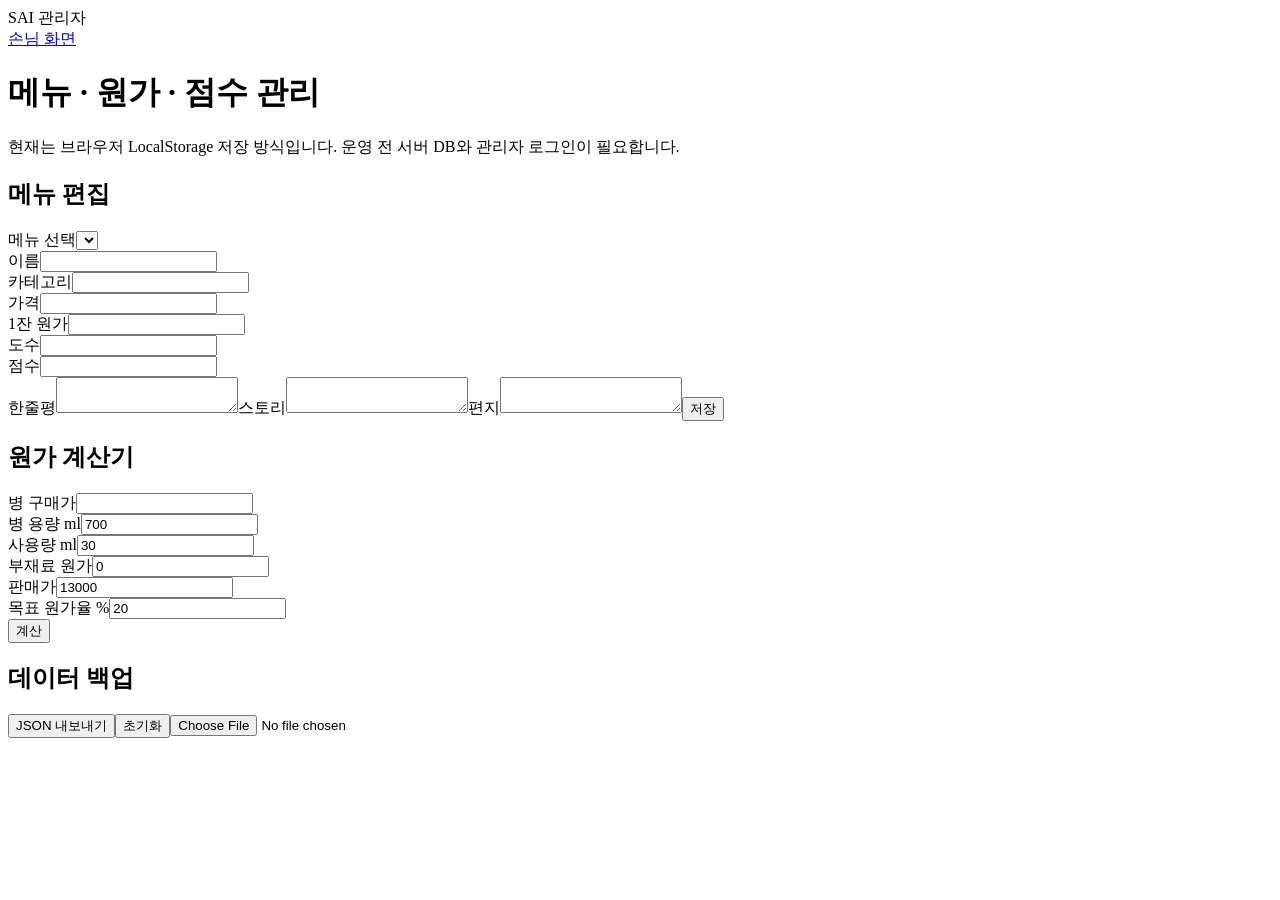
==== admin.html @ b228ee44 "Add files via upload" ====
<!doctype html><html lang="ko"><head><meta charset="utf-8"><meta name="viewport" content="width=device-width,initial-scale=1"><title>SAI 관리자</title><link rel="stylesheet" href="css/style.css"></head><body><header><div class="container"><nav><div class="logo">SAI 관리자</div><a href="index.html">손님 화면</a></nav></div></header><main class="section"><div class="container"><h1>메뉴 · 원가 · 점수 관리</h1><div class="notice">현재는 브라우저 LocalStorage 저장 방식입니다. 운영 전 서버 DB와 관리자 로그인이 필요합니다.</div><div class="grid" style="margin-top:18px">
<section class="card wide"><h2>메뉴 편집</h2><label>메뉴 선택</label><select id="sel"></select><div class="formgrid"><div><label>이름</label><input id="name"></div><div><label>카테고리</label><input id="category"></div><div><label>가격</label><input id="price" type="number"></div><div><label>1잔 원가</label><input id="cost" type="number"></div><div><label>도수</label><input id="abv"></div><div><label>점수</label><input id="score" type="number"></div></div><label>한줄평</label><textarea id="oneLine"></textarea><label>스토리</label><textarea id="story"></textarea><label>편지</label><textarea id="letter"></textarea><button id="save" class="btn primary">저장</button></section>
<section class="card wide"><h2>원가 계산기</h2><div class="formgrid"><div><label>병 구매가</label><input id="bp" type="number"></div><div><label>병 용량 ml</label><input id="bm" type="number" value="700"></div><div><label>사용량 ml</label><input id="pm" type="number" value="30"></div><div><label>부재료 원가</label><input id="extra" type="number" value="0"></div><div><label>판매가</label><input id="sale" type="number" value="13000"></div><div><label>목표 원가율 %</label><input id="target" type="number" value="20"></div></div><button id="calc" class="btn primary">계산</button><div id="out"></div></section>
<section class="card full"><h2>데이터 백업</h2><button id="exportBtn" class="btn">JSON 내보내기</button><button id="resetBtn" class="btn">초기화</button><input id="importFile" type="file" accept=".json"></section></div></div></main>
<script src="js/app.js"></script><script>let d,all,current;const $=x=>document.getElementById(x);loadData().then(x=>{d=x;all=items(d);sel.innerHTML=all.map((x,i)=>`<option value="${i}">${x.category} · ${x.name}</option>`).join("");load(0)});function load(i){current=all[i];["name","category","price","cost","abv","score","oneLine","story","letter"].forEach(k=>$(k).value=current[k]??"")}sel.onchange=e=>load(+e.target.value);save.onclick=()=>{["name","category","abv","oneLine","story","letter"].forEach(k=>current[k]=$(k).value);["price","cost","score"].forEach(k=>current[k]=+$(k).value||0);localStorage.setItem(KEY,JSON.stringify(d));alert("저장되었습니다.")};calc.onclick=()=>{let liquid=+bp.value/+bm.value*+pm.value,total=liquid+(+extra.value),r=total/(+sale.value)*100,suggested=Math.ceil((total/(+target.value/100))/500)*500;out.innerHTML=`<p>주류 원가 <b>${won(Math.round(liquid))}</b></p><p>총 원가 <b>${won(Math.round(total))}</b></p><p>현재 원가율 <b>${r.toFixed(1)}%</b></p><p>권장 판매가 <b>${won(suggested)}</b></p>`};exportBtn.onclick=()=>{let b=new Blob([JSON.stringify(d,null,2)],{type:"application/json"}),a=document.createElement("a");a.href=URL.createObjectURL(b);a.download="sai-menu-backup.json";a.click()};resetBtn.onclick=()=>{if(confirm("초기화할까요?")){localStorage.removeItem(KEY);location.reload()}};importFile.onchange=e=>{let r=new FileReader();r.onload=()=>{d=JSON.parse(r.result);localStorage.setItem(KEY,JSON.stringify(d));location.reload()};r.readAsText(e.target.files[0])}</script></body></html>
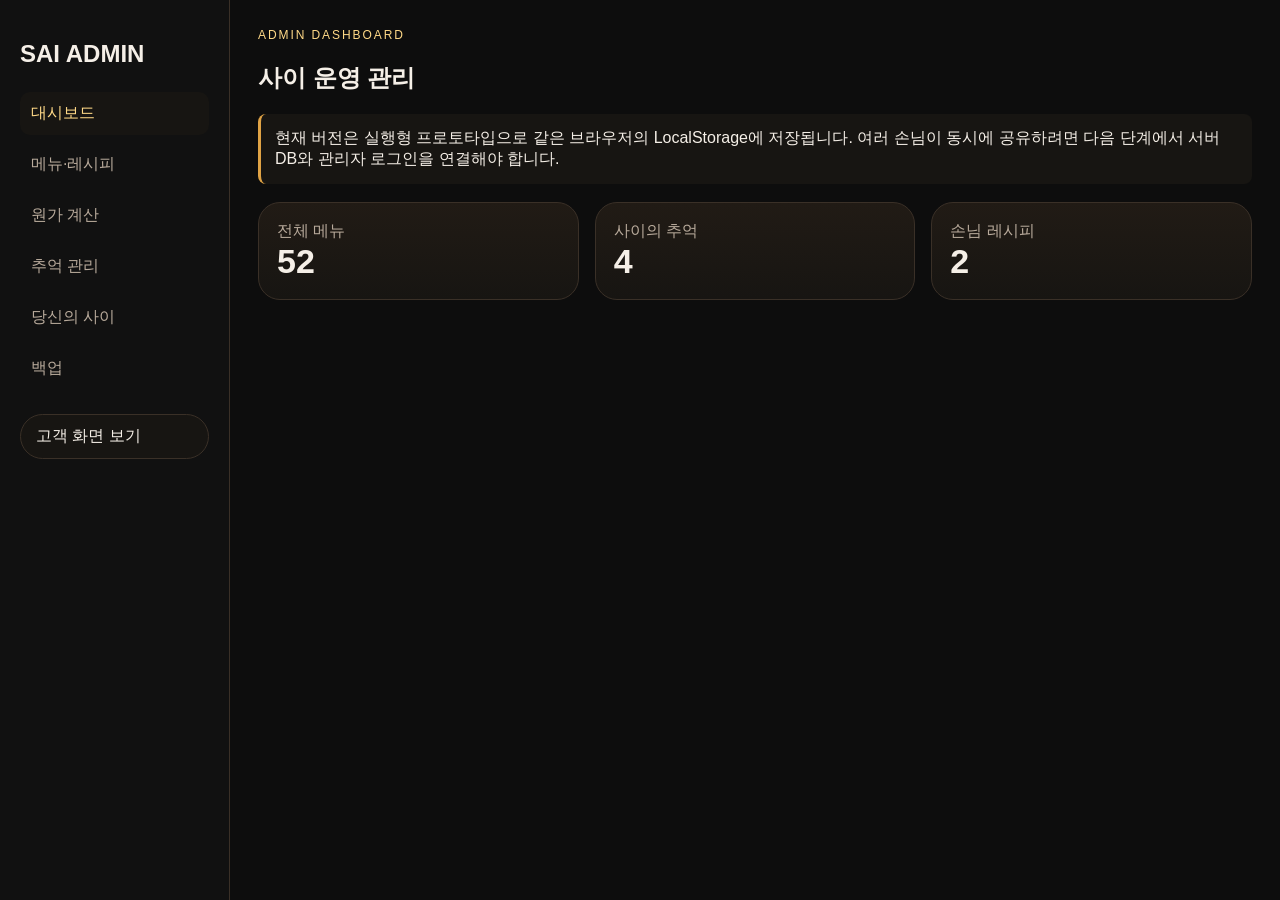
==== commit 05583b0d: "Add files via upload" ====
--- a/admin.html
+++ b/admin.html
@@ -1,5 +1,8 @@
-<!doctype html><html lang="ko"><head><meta charset="utf-8"><meta name="viewport" content="width=device-width,initial-scale=1"><title>SAI 관리자</title><link rel="stylesheet" href="css/style.css"></head><body><header><div class="container"><nav><div class="logo">SAI 관리자</div><a href="index.html">손님 화면</a></nav></div></header><main class="section"><div class="container"><h1>메뉴 · 원가 · 점수 관리</h1><div class="notice">현재는 브라우저 LocalStorage 저장 방식입니다. 운영 전 서버 DB와 관리자 로그인이 필요합니다.</div><div class="grid" style="margin-top:18px">
-<section class="card wide"><h2>메뉴 편집</h2><label>메뉴 선택</label><select id="sel"></select><div class="formgrid"><div><label>이름</label><input id="name"></div><div><label>카테고리</label><input id="category"></div><div><label>가격</label><input id="price" type="number"></div><div><label>1잔 원가</label><input id="cost" type="number"></div><div><label>도수</label><input id="abv"></div><div><label>점수</label><input id="score" type="number"></div></div><label>한줄평</label><textarea id="oneLine"></textarea><label>스토리</label><textarea id="story"></textarea><label>편지</label><textarea id="letter"></textarea><button id="save" class="btn primary">저장</button></section>
-<section class="card wide"><h2>원가 계산기</h2><div class="formgrid"><div><label>병 구매가</label><input id="bp" type="number"></div><div><label>병 용량 ml</label><input id="bm" type="number" value="700"></div><div><label>사용량 ml</label><input id="pm" type="number" value="30"></div><div><label>부재료 원가</label><input id="extra" type="number" value="0"></div><div><label>판매가</label><input id="sale" type="number" value="13000"></div><div><label>목표 원가율 %</label><input id="target" type="number" value="20"></div></div><button id="calc" class="btn primary">계산</button><div id="out"></div></section>
-<section class="card full"><h2>데이터 백업</h2><button id="exportBtn" class="btn">JSON 내보내기</button><button id="resetBtn" class="btn">초기화</button><input id="importFile" type="file" accept=".json"></section></div></div></main>
-<script src="js/app.js"></script><script>let d,all,current;const $=x=>document.getElementById(x);loadData().then(x=>{d=x;all=items(d);sel.innerHTML=all.map((x,i)=>`<option value="${i}">${x.category} · ${x.name}</option>`).join("");load(0)});function load(i){current=all[i];["name","category","price","cost","abv","score","oneLine","story","letter"].forEach(k=>$(k).value=current[k]??"")}sel.onchange=e=>load(+e.target.value);save.onclick=()=>{["name","category","abv","oneLine","story","letter"].forEach(k=>current[k]=$(k).value);["price","cost","score"].forEach(k=>current[k]=+$(k).value||0);localStorage.setItem(KEY,JSON.stringify(d));alert("저장되었습니다.")};calc.onclick=()=>{let liquid=+bp.value/+bm.value*+pm.value,total=liquid+(+extra.value),r=total/(+sale.value)*100,suggested=Math.ceil((total/(+target.value/100))/500)*500;out.innerHTML=`<p>주류 원가 <b>${won(Math.round(liquid))}</b></p><p>총 원가 <b>${won(Math.round(total))}</b></p><p>현재 원가율 <b>${r.toFixed(1)}%</b></p><p>권장 판매가 <b>${won(suggested)}</b></p>`};exportBtn.onclick=()=>{let b=new Blob([JSON.stringify(d,null,2)],{type:"application/json"}),a=document.createElement("a");a.href=URL.createObjectURL(b);a.download="sai-menu-backup.json";a.click()};resetBtn.onclick=()=>{if(confirm("초기화할까요?")){localStorage.removeItem(KEY);location.reload()}};importFile.onchange=e=>{let r=new FileReader();r.onload=()=>{d=JSON.parse(r.result);localStorage.setItem(KEY,JSON.stringify(d));location.reload()};r.readAsText(e.target.files[0])}</script></body></html>+<!doctype html><html lang="ko"><head><meta charset="utf-8"><meta name="viewport" content="width=device-width,initial-scale=1"><title>SAI 관리자</title><link rel="stylesheet" href="style.css"></head><body><div class="admin-wrap"><aside class="admin-side"><h2>SAI ADMIN</h2><button data-admin="dashboard" class="active">대시보드</button><button data-admin="menu">메뉴·레시피</button><button data-admin="cost">원가 계산</button><button data-admin="memories">추억 관리</button><button data-admin="recipes">당신의 사이</button><button data-admin="backup">백업</button><a class="btn" href="index.html" style="display:block;margin-top:20px">고객 화면 보기</a></aside><main class="admin-main">
+<section id="admin-dashboard" class="admin-section"><div class="eyebrow">ADMIN DASHBOARD</div><h1>사이 운영 관리</h1><div class="notice">현재 버전은 실행형 프로토타입으로 같은 브라우저의 LocalStorage에 저장됩니다. 여러 손님이 동시에 공유하려면 다음 단계에서 서버 DB와 관리자 로그인을 연결해야 합니다.</div><div id="stats" style="margin-top:18px"></div></section>
+<section id="admin-menu" class="admin-section hidden"><h1>메뉴와 레시피 관리</h1><div class="card full"><label>메뉴 선택</label><select id="itemSelect"></select><input type="hidden" id="editId"><div class="formgrid"><div><label>이름</label><input id="name"></div><div><label>카테고리</label><input id="category"></div><div><label>판매가</label><input id="price" type="number"></div><div><label>도수</label><input id="abv"></div><div><label>내부 점수</label><input id="score" type="number"></div><div><label>1잔 원가</label><input id="cost" type="number"></div></div><label>고객용 감성 설명</label><textarea id="copy" rows="4"></textarea><label>직원용 정확한 레시피·제조법</label><textarea id="recipe" rows="5"></textarea><button class="btn primary" id="saveItem">저장</button></div></section>
+<section id="admin-cost" class="admin-section hidden"><h1>원가 계산기</h1><div class="notice">당신의 사이는 최소 14,000원이며, 선택 기주·리큐르·도수에 따른 예상 원가와 목표 원가율을 기준으로 더 높은 가격을 자동 제안합니다.</div><div class="card full"><div class="formgrid"><div><label>병 구매가</label><input id="bottlePrice" type="number"></div><div><label>병 용량 ml</label><input id="bottleMl" type="number" value="700"></div><div><label>사용량 ml</label><input id="pourMl" type="number" value="30"></div><div><label>부재료 원가</label><input id="extraCost" type="number" value="0"></div><div><label>판매가</label><input id="salePrice" type="number" value="13000"></div><div><label>목표 원가율 %</label><input id="targetRate" type="number" value="20"></div></div><button class="btn primary" id="calcBtn">계산</button><div id="calcResult" style="margin-top:18px"></div></div></section>
+<section id="admin-memories" class="admin-section hidden"><h1>사이의 추억 관리</h1><div id="moderation" class="grid"></div></section>
+<section id="admin-recipes" class="admin-section hidden"><h1>당신의 사이 · 이달의 칵테일</h1><div id="adminRecipes" class="grid"></div></section>
+<section id="admin-backup" class="admin-section hidden"><h1>데이터 백업</h1><div class="card full"><button class="btn primary" id="exportBtn">JSON 백업 내려받기</button><button class="btn" id="resetBtn">초기 데이터 복원</button></div></section>
+</main></div><script src="admin.js"></script></body></html>
--- a/style.css
+++ b/style.css
@@ -0,0 +1,70 @@
+
+:root{--bg:#0d0d0d;--panel:#171512;--panel2:#211b15;--text:#f5efe7;--muted:#b8aa9b;--gold:#e0a345;--light:#ffd987;--line:#3a3027;--danger:#e77b70;--ok:#8fb78c}
+*{box-sizing:border-box}html{scroll-behavior:smooth}body{margin:0;background:var(--bg);color:var(--text);font-family:-apple-system,BlinkMacSystemFont,"Pretendard","Noto Sans KR",sans-serif}button,input,select,textarea{font:inherit}button{cursor:pointer}img{max-width:100%;display:block}a{color:inherit;text-decoration:none}
+.container{width:min(1100px,92vw);margin:auto}.hidden{display:none!important}.muted{color:var(--muted)}.eyebrow{color:var(--light);font-size:12px;letter-spacing:.16em;text-transform:uppercase}.title{font-size:clamp(34px,8vw,70px);line-height:1.08;margin:8px 0 14px}.section{padding:40px 0 72px}.section h2{font-size:30px;margin:0 0 18px}.grid{display:grid;grid-template-columns:repeat(12,1fr);gap:16px}.card{grid-column:span 4;background:linear-gradient(180deg,var(--panel2),var(--panel));border:1px solid var(--line);border-radius:22px;padding:18px;overflow:hidden}.card.wide{grid-column:span 6}.card.full{grid-column:1/-1}.btn{border:1px solid var(--line);background:var(--panel);color:var(--text);border-radius:999px;padding:11px 15px}.btn.primary{background:var(--gold);border-color:var(--gold);color:#170f08;font-weight:800}.btn.ghost{background:transparent}.pill{display:inline-flex;border:1px solid var(--line);border-radius:999px;padding:6px 9px;color:var(--muted);font-size:12px;margin:2px}.price{font-weight:900;font-size:20px}.row{display:flex;align-items:center;gap:10px;flex-wrap:wrap}.between{justify-content:space-between}.stack{display:grid;gap:12px}
+header{position:sticky;top:0;z-index:40;background:rgba(13,13,13,.88);backdrop-filter:blur(14px);border-bottom:1px solid var(--line)}nav{height:62px;display:flex;align-items:center;justify-content:space-between}.brand-mini{display:flex;align-items:center;gap:10px;font-weight:900}.brand-mini img{width:52px;height:32px;object-fit:contain;background:#fff;border-radius:7px;padding:3px}.navbuttons{display:flex;gap:7px;overflow-x:auto}.navbuttons button{white-space:nowrap;border:0;background:transparent;color:var(--muted);padding:9px}.navbuttons button.active{color:var(--light)}
+.hero{min-height:72vh;display:grid;align-items:end;background:linear-gradient(180deg,rgba(0,0,0,.15),rgba(0,0,0,.9)),url('memory-5.jpg') center/cover}.hero-inner{padding:80px 0 54px}.hero-actions{display:flex;gap:10px;flex-wrap:wrap}.logo-main{width:min(330px,80vw);background:rgba(255,255,255,.93);padding:10px;border-radius:14px;margin-bottom:22px}
+.feature-strip{margin-top:-26px;position:relative;z-index:2}.feature-strip .card{min-height:150px}
+.menu-card h3{margin:8px 0}.menu-card p{color:var(--muted);min-height:50px}.score{font-size:28px;font-weight:900}.grade{display:inline-grid;place-items:center;width:42px;height:42px;border-radius:50%;background:var(--gold);color:#170f08;font-weight:900}
+.filters{display:flex;gap:7px;overflow-x:auto;margin-bottom:16px;padding-bottom:5px}.filters button{white-space:nowrap}
+.formgrid{display:grid;grid-template-columns:repeat(2,1fr);gap:12px}label{display:block;color:var(--muted);font-size:13px;margin:6px 0}input,select,textarea{width:100%;color:var(--text);background:#100e0c;border:1px solid var(--line);border-radius:12px;padding:12px}textarea{resize:vertical}
+.memory-grid{display:grid;grid-template-columns:repeat(3,1fr);gap:4px}.memory-tile{aspect-ratio:1;position:relative;overflow:hidden;background:#222}.memory-tile img{width:100%;height:100%;object-fit:cover}.memory-overlay{position:absolute;inset:auto 0 0;padding:36px 10px 10px;background:linear-gradient(transparent,rgba(0,0,0,.88));font-size:12px}.memory-detail{display:grid;grid-template-columns:1.1fr .9fr;gap:18px}.memory-detail img{width:100%;max-height:560px;object-fit:cover;border-radius:20px}
+.feed{display:grid;gap:18px}.feed-post{background:var(--panel);border:1px solid var(--line);border-radius:20px;overflow:hidden}.feed-post img{width:100%;max-height:560px;object-fit:cover}.feed-body{padding:16px}
+.message-box{border-left:3px solid var(--gold);padding:14px 16px;background:var(--panel);border-radius:8px}.old-memory{background:linear-gradient(135deg,#241a11,#14110f);border:1px solid #5a422b;padding:20px;border-radius:20px}
+.bottomnav{display:none}
+#splash{position:fixed;inset:0;z-index:999;background:#050403;display:grid;place-items:center;overflow:hidden}.splash-glow{position:absolute;width:85vw;height:85vw;border-radius:50%;background:radial-gradient(circle,rgba(224,163,69,.36),rgba(224,163,69,.06) 45%,transparent 70%);filter:blur(20px);opacity:0;animation:glow 5.4s ease forwards}.splash-content{text-align:center;position:relative}.splash-logo{width:min(520px,88vw);background:transparent;border-radius:0;padding:0;opacity:0;filter:brightness(.65) blur(.4px);animation:logoBreath 5.4s .25s ease-in-out forwards;will-change:opacity,filter,transform}.splash-line{position:absolute;left:50%;transform:translateX(-50%);width:90vw;font-size:clamp(19px,5vw,30px);line-height:1.6;opacity:0}.splash-one{animation:one 3.6s 1.1s forwards}.splash-two{animation:two 2.8s 3.3s forwards}.skip{position:absolute;top:20px;right:20px;background:none;color:var(--muted);border:0}
+@keyframes glow{0%{opacity:0;transform:scale(.65)}25%{opacity:1}82%{opacity:.85}100%{opacity:0;transform:scale(1.16)}}@keyframes logoBreath{
+0%{opacity:0;filter:brightness(.45) blur(1.2px);transform:scale(.985)}
+16%{opacity:.72;filter:brightness(.85) blur(.35px);transform:scale(1)}
+34%{opacity:1;filter:brightness(1.15) blur(0);transform:scale(1.012)}
+52%{opacity:.82;filter:brightness(.88) blur(.25px);transform:scale(1)}
+70%{opacity:1;filter:brightness(1.12) blur(0);transform:scale(1.01)}
+88%{opacity:.68;filter:brightness(.72) blur(.4px);transform:scale(.997)}
+100%{opacity:0;filter:brightness(.45) blur(1px);transform:scale(.985)}
+}@keyframes one{0%{opacity:0;transform:translate(-50%,16px)}18%,48%{opacity:1;transform:translate(-50%,0)}72%,100%{opacity:0;transform:translate(-50%,-15px)}}@keyframes two{0%{opacity:0;transform:translate(-50%,35px)}35%,72%{opacity:1;transform:translate(-50%,0)}100%{opacity:0}} 
+.admin-wrap{display:grid;grid-template-columns:230px 1fr;min-height:100vh}.admin-side{position:sticky;top:0;height:100vh;background:#111;border-right:1px solid var(--line);padding:20px}.admin-side button{width:100%;text-align:left;margin:4px 0;border:0;background:transparent;color:var(--muted);padding:11px}.admin-side button.active{color:var(--light);background:var(--panel);border-radius:10px}.admin-main{padding:28px}.stat{font-size:34px;font-weight:900}.notice{padding:14px;border-left:3px solid var(--gold);background:var(--panel);border-radius:8px}
+@media(max-width:800px){.card,.card.wide{grid-column:1/-1}.formgrid,.memory-detail{grid-template-columns:1fr}.memory-grid{grid-template-columns:repeat(3,1fr)}.navbuttons{display:none}.bottomnav{position:fixed;bottom:0;left:0;right:0;z-index:50;display:grid;grid-template-columns:repeat(5,1fr);background:rgba(15,14,13,.95);backdrop-filter:blur(14px);border-top:1px solid var(--line);padding:8px 4px calc(8px + env(safe-area-inset-bottom))}.bottomnav button{border:0;background:none;color:var(--muted);font-size:11px;padding:7px 2px}.bottomnav button.active{color:var(--light)}body{padding-bottom:74px}.admin-wrap{grid-template-columns:1fr}.admin-side{height:auto;position:static;display:flex;overflow-x:auto}.admin-side h2{display:none}.admin-side button{min-width:max-content}.admin-main{padding:18px}}
+
+.custom-builder{margin-top:28px}.builder-steps{display:grid;grid-template-columns:repeat(5,1fr);gap:8px;margin-bottom:16px}.builder-step{border:1px solid var(--line);background:var(--panel);color:var(--muted);border-radius:16px;padding:12px 8px}.builder-step span{display:inline-grid;place-items:center;width:26px;height:26px;border-radius:50%;background:#2b241d;margin-right:5px}.builder-step.active{color:#1a1007;background:var(--gold);border-color:var(--gold);font-weight:800}.builder-step.active span{background:rgba(255,255,255,.35)}
+.choice-grid{display:grid;grid-template-columns:repeat(2,1fr);gap:10px}.choice{border:1px solid var(--line);background:#100e0c;color:var(--text);border-radius:16px;padding:16px;text-align:left}.choice strong{display:block;font-size:17px;margin-bottom:4px}.choice small{color:var(--muted)}.choice.selected{border-color:var(--gold);box-shadow:0 0 0 1px var(--gold);background:#2b2116}.builder-nav{margin-top:22px}.custom-summary{position:sticky;top:82px;height:max-content}.summary-orb{height:180px;display:grid;place-items:center}.summary-orb>div{width:108px;height:108px;border-radius:50%;background:radial-gradient(circle at 35% 30%,#ffd987,#bd6e2d 55%,#3a1824);box-shadow:0 0 42px rgba(224,163,69,.4);transition:.5s}.summary-list{display:grid;gap:0;margin:0 0 16px}.summary-list div{display:flex;justify-content:space-between;border-bottom:1px solid var(--line);padding:11px 0}.summary-list dt{color:var(--muted)}.summary-list dd{margin:0;font-weight:800}.ai-review,.owner-pick{padding:14px;border:1px solid var(--line);border-radius:15px;margin-top:10px;background:#110f0d}.price-slider-value{display:flex;justify-content:space-between;margin:10px 0 18px}.price-slider-value strong{font-size:26px}
+@media(max-width:800px){.builder-steps{grid-template-columns:repeat(5,minmax(72px,1fr));overflow-x:auto}.builder-step{font-size:11px}.choice-grid{grid-template-columns:1fr}.custom-summary{position:static}}
+
+/* V2.3 custom cocktail builder */
+.intro-copy{max-width:780px;line-height:1.8}.guide-box{margin:22px 0;padding:18px;border:1px solid #684b2d;background:linear-gradient(135deg,#261b10,#14110e);border-radius:20px}.guide-box strong{display:block;margin:7px 0 12px}.guide-box p{margin:7px 0;color:var(--muted);line-height:1.55}.builder-steps{grid-template-columns:repeat(9,minmax(86px,1fr));overflow-x:auto;padding-bottom:5px}.ingredient-list{display:grid;gap:10px}.ingredient-row{display:flex;justify-content:space-between;align-items:center;gap:12px;padding:13px;border:1px solid var(--line);border-radius:16px;background:#100e0c}.ingredient-row strong,.ingredient-row small{display:block}.ingredient-row small{color:var(--muted);margin-top:4px}.oz-buttons{display:flex;gap:5px;flex-wrap:wrap;justify-content:flex-end}.oz-buttons button{border:1px solid var(--line);background:var(--panel);color:var(--muted);border-radius:999px;padding:7px 9px}.oz-buttons button.selected{background:var(--gold);color:#171008;border-color:var(--gold);font-weight:800}.choice-grid.multi .choice.selected{background:#2b2116}.warning-box{margin-top:14px;padding:13px;border:1px solid var(--danger);color:#ffd1cc;background:#281312;border-radius:14px}.balance-card{padding:14px;border:1px solid var(--line);border-radius:15px;margin-bottom:14px}.balance-track{height:8px;background:#2c251e;border-radius:999px;overflow:hidden;margin-top:12px}.balance-track i{display:block;height:100%;width:0;background:var(--gold);transition:.35s}.balance-card p{margin:9px 0 0}.summary-list dd{max-width:62%;text-align:right;line-height:1.4}.custom-summary .btn.primary{width:100%;margin-top:12px}
+@media(max-width:800px){.builder-steps{grid-template-columns:repeat(9,88px)}.ingredient-row{display:grid}.oz-buttons{justify-content:flex-start}.summary-list dd{max-width:58%;font-size:13px}}
+
+/* ===== V2.4 navigation, neon wordmark, compact UI ===== */
+.neon-logo{font-family:serif;font-weight:700;letter-spacing:-.08em;color:#fff;text-shadow:0 0 5px #fff,0 0 14px rgba(255,214,151,.9),0 0 30px rgba(255,150,63,.55);background:none!important;border:0!important;line-height:1}
+.splash-word{font-size:84px;margin-bottom:38px}.main-word{font-size:88px;margin-bottom:24px}.mini-word{font-size:34px}.drawer-logo{font-size:44px}
+.menu-toggle{border:0;background:transparent;color:var(--text);font-size:28px;padding:8px 10px;cursor:pointer}.brand-mini img,.logo-main,.splash-logo{display:none!important}.brand-mini span{display:none}
+.side-drawer{position:fixed;z-index:220;top:0;left:0;bottom:0;width:min(84vw,360px);padding:22px;background:rgba(18,13,15,.98);border-right:1px solid rgba(255,255,255,.12);transform:translateX(-105%);transition:.3s ease;display:flex;flex-direction:column;gap:4px}.side-drawer.open{transform:translateX(0)}.drawer-dim{position:fixed;inset:0;z-index:210;background:rgba(0,0,0,.72);opacity:0;pointer-events:none;transition:.3s}.drawer-dim.open{opacity:1;pointer-events:auto}.drawer-head{display:flex;align-items:center;justify-content:space-between;margin-bottom:22px}.drawer-close{background:none;border:0;color:#fff;font-size:38px}.side-drawer>button:not(.drawer-close){text-align:left;border:0;border-bottom:1px solid rgba(255,255,255,.08);background:none;color:#eee;padding:17px 8px;font-size:17px}.drawer-open{overflow:hidden}.bottomnav{display:none!important}
+.builder-steps{position:sticky;top:70px;z-index:10;display:flex;overflow-x:auto;gap:8px;padding:10px;background:rgba(14,10,12,.94);border-radius:16px}.builder-step{min-width:78px}.custom-builder>.grid{grid-template-columns:minmax(0,1fr)!important}.custom-summary{position:relative!important;top:auto!important}.ingredient-list{max-height:52vh;overflow:auto}.ingredient-row{padding:12px 0}.base-progress-hint{margin:12px 0 18px;padding:14px;border:1px solid rgba(255,196,120,.25);border-radius:14px;background:rgba(255,180,90,.06)}.base-progress{height:8px;border-radius:99px;background:rgba(255,255,255,.1);overflow:hidden;margin-top:10px}.base-progress i{display:block;height:100%;background:linear-gradient(90deg,#a8622d,#f3b56c)}.base-progress-hint p{margin:10px 0 0;color:#f2c48d}
+.whiskey-group{padding:0!important;overflow:hidden}.whiskey-head{width:100%;display:flex;justify-content:space-between;border:0;background:transparent;color:var(--text);padding:20px;font-size:18px}.whiskey-body{display:grid;grid-template-columns:repeat(auto-fit,minmax(240px,1fr));gap:14px;padding:0 18px 18px}.whiskey-body .menu-card{background:rgba(255,255,255,.035)}
+.community-tabs{display:flex;gap:8px;overflow-x:auto;padding-bottom:12px;margin-bottom:18px}.community-tabs .btn{white-space:nowrap}.community-write{margin-bottom:20px}.community-list{display:grid;gap:14px}.owner-reply{padding:14px;margin:14px 0;border-left:3px solid #d99a55;background:rgba(217,154,85,.08);border-radius:8px}.owner-reply p{margin:7px 0 0}.your-direct{cursor:pointer;border-color:rgba(235,173,104,.45)!important}
+@media(max-width:760px){header .navbuttons{display:none}.splash-word{font-size:66px}.main-word{font-size:68px}.builder-steps{top:58px}.ingredient-list{max-height:46vh}.custom-summary{margin-top:10px}.whiskey-body{grid-template-columns:1fr}.title{font-size:38px}}
+
+
+/* ===== V2.5 participation-first UX ===== */
+:root{--glass:rgba(31,25,21,.82);--soft-gold:rgba(224,163,69,.14)}
+body.sheet-open{overflow:hidden}
+.section-heading,.community-hero,.memory-page-head{display:flex;align-items:end;justify-content:space-between;gap:24px;margin-bottom:22px}
+.home-action-grid{display:grid;grid-template-columns:repeat(2,1fr);gap:12px}.home-action{position:relative;min-height:210px;border:0;border-radius:24px;overflow:hidden;text-align:left;color:white;padding:0;background:#17130f}.home-action.featured-action{grid-row:span 2;min-height:432px}.home-action img{position:absolute;inset:0;width:100%;height:100%;object-fit:cover;transition:.45s}.home-action:hover img{transform:scale(1.035)}.home-action-shade{position:absolute;inset:0;background:linear-gradient(180deg,rgba(0,0,0,.04),rgba(0,0,0,.88))}.home-action-copy{position:absolute;inset:auto 20px 20px;display:grid;gap:5px}.home-action-copy small{color:#f5cf95}.home-action-copy strong{font-size:25px}.home-action-copy em{font-style:normal;color:#ddd}
+.trending-row{display:grid;grid-template-columns:repeat(4,1fr);gap:10px}.trend-card{display:flex;align-items:center;gap:12px;min-height:105px;padding:12px;border:1px solid var(--line);border-radius:18px;background:var(--panel);color:var(--text);text-align:left}.trend-card img,.trend-emoji{width:68px;height:76px;object-fit:cover;border-radius:13px}.trend-emoji{display:grid;place-items:center;background:#2a2118;font-size:30px}.trend-card span:last-child{display:grid;gap:4px;min-width:0}.trend-card small{color:var(--light)}.trend-card strong{overflow:hidden;display:-webkit-box;-webkit-line-clamp:2;-webkit-box-orient:vertical}.trend-card em{font-style:normal;color:var(--muted);font-size:12px}
+.menu-toolbar{display:flex;gap:10px;margin:22px 0 10px}.menu-search-wrap{flex:1;display:flex;align-items:center;gap:8px;border:1px solid var(--line);border-radius:999px;background:#100e0c;padding:0 14px}.menu-search-wrap input{border:0;background:transparent;padding:13px 2px}.menu-search-wrap input:focus{outline:0}.menu-mood-row{display:flex;gap:7px;overflow-x:auto;padding:4px 0 16px}.menu-mood-row button{white-space:nowrap;border:1px solid var(--line);border-radius:999px;background:transparent;color:var(--muted);padding:9px 13px}.menu-mood-row button.active{background:var(--gold);border-color:var(--gold);color:#1a1007;font-weight:800}.menu-spotlight{min-height:190px;border:1px solid #604426;border-radius:24px;background:radial-gradient(circle at 85% 20%,rgba(236,170,82,.24),transparent 34%),linear-gradient(135deg,#271b10,#12100e);display:grid;grid-template-columns:1.4fr .6fr;align-items:center;padding:24px;margin-bottom:18px}.spotlight-copy{display:grid;gap:8px}.spotlight-copy small{color:var(--light)}.spotlight-copy strong{font-size:31px}.spotlight-copy p{color:var(--muted);max-width:560px}.spotlight-copy .btn{width:max-content}.spotlight-glass{display:grid;place-items:center}.spotlight-glass i{display:block;width:92px;height:125px;border:3px solid rgba(255,255,255,.66);border-top:0;border-radius:8px 8px 34px 34px;background:linear-gradient(180deg,transparent 30%,#cc7d3b 31%,#77391f);box-shadow:0 18px 32px rgba(0,0,0,.35),0 0 28px rgba(224,163,69,.25)}.spotlight-glass.random i{background:linear-gradient(180deg,transparent 25%,#bb5b75 26%,#542438)}.empty-state{text-align:center;padding:46px}.empty-state>span{font-size:44px}
+.custom-quick-start{margin:20px 0;border:1px solid var(--line);border-radius:20px;background:var(--panel);padding:16px}.preset-scroll{display:flex;gap:9px;overflow-x:auto;margin-top:14px}.preset-card{min-width:145px;border:1px solid var(--line);border-radius:16px;background:#100e0c;color:var(--text);padding:13px;text-align:left;display:grid;gap:4px}.preset-card>span{font-size:25px}.preset-card small{color:var(--muted)}.mobile-custom-status{display:none}
+.community-highlights{display:grid;grid-template-columns:repeat(3,1fr);gap:10px;margin:18px 0 22px}.community-highlights button{border:1px solid #604426;border-radius:18px;background:linear-gradient(135deg,#281c11,#17130f);color:var(--text);padding:16px;text-align:left;display:grid;gap:6px}.community-highlights small{color:var(--light)}.community-highlights em{color:var(--muted);font-style:normal;font-size:12px}.community-controls{display:flex;align-items:center;justify-content:space-between;gap:12px}.community-tabs{flex:1}.community-tabs button,.memory-tag-scroll button,.segmented button{white-space:nowrap;border:0;background:transparent;color:var(--muted);padding:10px 12px;border-radius:999px}.community-tabs button.active,.memory-tag-scroll button.active,.segmented button.active{background:var(--gold);color:#1b1007;font-weight:800}.community-controls select{width:auto;min-width:105px}.community-layout{display:grid;grid-template-columns:minmax(0,1fr) 280px;gap:18px}.community-side{display:grid;align-content:start;gap:12px;position:sticky;top:82px;height:max-content}.community-card,.memory-post{background:var(--panel);border:1px solid var(--line);border-radius:22px;overflow:hidden}.community-photo{width:100%;max-height:420px;object-fit:cover}.community-card-body,.memory-post-body{padding:18px}.category-badge{display:inline-flex;align-items:center;padding:7px 10px;border-radius:999px;background:var(--soft-gold);color:var(--light);font-size:12px}.community-card h3{font-size:23px;margin:14px 0 8px}.community-card-body>p{color:#ddd;line-height:1.7}.post-author{display:flex;align-items:center;gap:10px;margin:15px 0}.avatar,.mini-avatar{display:grid;place-items:center;border-radius:50%;background:#342619;color:#f3c98f;font-weight:800}.avatar{width:38px;height:38px}.mini-avatar{width:27px;height:27px;flex:none;font-size:11px}.post-author>span:last-child{display:grid}.post-author small{color:var(--muted);font-size:11px}.post-actions{display:flex;border-top:1px solid var(--line);margin-top:12px;padding-top:10px}.post-actions button{flex:1;border:0;background:transparent;color:var(--muted);padding:9px}.post-actions button:hover{color:var(--light)}.inline-comments{margin-top:10px;padding-top:10px;border-top:1px solid var(--line)}.comment-list{display:grid;gap:9px}.comment-row{display:flex;align-items:flex-start;gap:8px}.comment-row p{margin:3px 0;line-height:1.5}.comment-compose{display:flex;gap:7px;margin-top:12px}.comment-compose input{padding:10px}.comment-compose button{border:0;border-radius:12px;background:var(--gold);font-weight:800;padding:0 14px}
+.composer-sheet{position:fixed;inset:0;z-index:400;display:grid;place-items:end center}.composer-dim{position:absolute;inset:0;background:rgba(0,0,0,.76);backdrop-filter:blur(4px)}.composer-panel{position:relative;width:min(680px,100%);max-height:92vh;overflow:auto;background:#17130f;border:1px solid var(--line);border-radius:26px 26px 0 0;padding:24px calc(20px + env(safe-area-inset-right)) calc(24px + env(safe-area-inset-bottom));box-shadow:0 -18px 60px rgba(0,0,0,.55)}.icon-close{border:0;background:transparent;color:white;font-size:35px}.full-button{width:100%;margin-top:14px}.upload-preview{position:relative;margin:10px 0}.upload-preview img{width:100%;max-height:320px;object-fit:cover;border-radius:16px}.preview-remove{position:absolute;right:10px;top:10px;border:0;border-radius:999px;background:rgba(0,0,0,.7);color:white;padding:8px 11px}
+.memory-feature{display:grid;grid-template-columns:1.2fr .8fr;border-radius:24px;overflow:hidden;background:linear-gradient(135deg,#281c12,#15120f);border:1px solid #5d4228;margin:18px 0}.memory-feature img{width:100%;height:290px;object-fit:cover}.memory-feature>div{padding:26px;display:grid;align-content:center;gap:10px}.memory-feature small{color:var(--light)}.memory-feature strong{font-size:26px;line-height:1.45}.memory-controls{display:flex;align-items:center;justify-content:space-between;gap:12px;margin:20px 0}.segmented{display:flex;padding:4px;background:var(--panel);border-radius:999px}.memory-tag-scroll{display:flex;gap:4px;overflow-x:auto}.memory-post{max-width:720px;margin:auto}.memory-image-wrap{position:relative}.memory-image-wrap img{width:100%;max-height:680px;object-fit:cover}.memory-date,.sai-pick{position:absolute;top:12px;padding:7px 10px;border-radius:999px;background:rgba(0,0,0,.65);font-size:11px}.memory-date{right:12px}.sai-pick{left:12px;color:#ffd58d}.memory-caption{font-size:18px;line-height:1.7}.memory-grid-v25{display:grid;grid-template-columns:repeat(3,1fr);gap:5px}.memory-grid-v25 .memory-post{border-radius:4px;aspect-ratio:1;margin:0;position:relative}.memory-grid-v25 .memory-image-wrap,.memory-grid-v25 .memory-image-wrap img{height:100%;max-height:none}.memory-grid-v25 .memory-post-body,.memory-grid-v25 .memory-date{display:none}.visit-verify-card{display:flex;align-items:center;gap:10px;padding:13px;border:1px solid var(--line);border-radius:14px;margin-bottom:12px}
+@media(max-width:800px){
+ .section-heading,.community-hero,.memory-page-head{display:grid;align-items:start}.home-action-grid{grid-template-columns:1fr 1fr}.home-action,.home-action.featured-action{grid-row:auto;min-height:180px}.home-action.featured-action{grid-column:1/-1;min-height:265px}.home-action-copy{inset:auto 14px 14px}.home-action-copy strong{font-size:19px}.trending-row{display:flex;overflow-x:auto}.trend-card{min-width:270px}.menu-toolbar{display:grid}.menu-random{width:100%}.menu-spotlight{grid-template-columns:1fr;padding:18px}.spotlight-glass{display:none}.spotlight-copy strong{font-size:25px}.mobile-custom-status{position:sticky;top:62px;z-index:14;display:flex;justify-content:space-between;background:#2b1d11;border:1px solid #604426;border-radius:14px;padding:11px 14px;margin:10px 0}.community-highlights{display:flex;overflow-x:auto}.community-highlights button{min-width:250px}.community-controls{display:grid}.community-layout{grid-template-columns:1fr}.community-side{display:none}.community-card h3{font-size:20px}.memory-feature{grid-template-columns:1fr}.memory-feature img{height:220px}.memory-feature>div{padding:18px}.memory-feature strong{font-size:21px}.memory-controls{display:grid}.memory-tag-scroll{order:-1}.memory-grid-v25{grid-template-columns:repeat(3,1fr)}.composer-panel{padding:20px 16px calc(22px + env(safe-area-inset-bottom))}.community-photo{max-height:320px}
+}
+
+
+/* ===== V2.6 QR table order ===== */
+.table-badge{display:inline-flex;align-items:center;border:1px solid #6b4b2a;background:#2a1c10;color:#ffd58c;border-radius:999px;padding:5px 9px;font-size:11px}.cart-open{border:0;border-radius:999px;background:var(--gold);color:#1b1007;font-weight:900;padding:10px 14px}.cart-open span{display:inline-grid;place-items:center;min-width:22px;height:22px;border-radius:50%;background:#1b1007;color:#fff;margin-left:5px}.menu-order-actions{display:grid;grid-template-columns:1fr auto;gap:7px;margin-top:13px}.menu-order-actions .btn{margin:0!important}.add-cart.added{background:var(--ok);border-color:var(--ok);color:#0e160d}
+.order-sheet{position:fixed;inset:0;z-index:600;display:grid;place-items:end center}.order-sheet-dim{position:absolute;inset:0;background:rgba(0,0,0,.78);backdrop-filter:blur(5px)}.order-sheet-panel{position:relative;width:min(640px,100%);max-height:94vh;overflow:auto;background:#17130f;border:1px solid var(--line);border-radius:28px 28px 0 0;padding:23px 20px calc(24px + env(safe-area-inset-bottom));box-shadow:0 -20px 70px rgba(0,0,0,.62)}.table-order-notice{display:flex;justify-content:space-between;gap:15px;border:1px solid #674823;background:#281b10;padding:13px 15px;border-radius:15px;margin-bottom:13px}.table-order-notice span{color:var(--muted);font-size:12px}.cart-items{display:grid;gap:8px;margin:14px 0}.cart-row{display:grid;grid-template-columns:minmax(0,1fr) auto auto;align-items:center;gap:12px;border-bottom:1px solid var(--line);padding:11px 0}.cart-row>div:first-child{display:grid}.cart-row small{color:var(--muted)}.qty-control{display:flex;align-items:center;gap:8px}.qty-control button{width:32px;height:32px;border:1px solid var(--line);border-radius:50%;background:#100e0c;color:#fff}.empty-cart{text-align:center;padding:35px 10px}.empty-cart span{font-size:38px}.empty-cart p{color:var(--muted)}.order-total{display:flex;justify-content:space-between;align-items:center;font-size:18px;border-top:1px solid var(--line);margin-top:15px;padding-top:16px}.order-total strong{font-size:25px;color:var(--light)}.order-help{text-align:center;color:var(--muted);font-size:12px}.order-success{position:fixed;inset:0;z-index:700;background:rgba(0,0,0,.87);display:grid;place-items:center;padding:20px}.order-success-card{width:min(440px,100%);text-align:center;border:1px solid #654822;background:linear-gradient(160deg,#291d12,#15120f);border-radius:26px;padding:30px}.order-success-icon{width:68px;height:68px;margin:0 auto 15px;border-radius:50%;display:grid;place-items:center;background:var(--ok);color:#0c160c;font-size:34px;font-weight:900}.order-status-badge{margin:18px auto;padding:12px;border-radius:14px;background:#100e0c;color:var(--light)}.setup-warning{position:fixed;left:50%;bottom:14px;z-index:350;transform:translateX(-50%);width:min(520px,92vw);display:flex;justify-content:center;gap:8px;background:#4d261e;border:1px solid #a05040;color:#fff;padding:10px 14px;border-radius:14px;font-size:12px}
+.staff-body{padding:0;background:#0c0c0c}.staff-header{position:sticky;top:0;z-index:20;display:flex;justify-content:space-between;align-items:center;gap:12px;background:#111;border-bottom:1px solid var(--line);padding:12px 18px}.staff-header>div{display:flex;align-items:center;gap:12px}.staff-header-actions{flex-wrap:wrap;justify-content:flex-end}.connection-state{padding:7px 10px;border-radius:999px;background:#31251b;color:var(--muted);font-size:12px}.connection-state.connected{background:#17301c;color:#a9d9aa}.staff-main{padding:20px;width:min(1500px,100%);margin:auto}.staff-login{max-width:520px;margin:7vh auto}.staff-summary{display:grid;grid-template-columns:repeat(3,150px) 1fr;gap:10px;margin-bottom:20px}.staff-summary>div{background:var(--panel);border:1px solid var(--line);border-radius:17px;padding:13px;display:grid}.staff-summary small{color:var(--muted)}.staff-summary strong{font-size:30px}.staff-summary .btn{justify-self:end;align-self:center}.staff-columns{display:grid;grid-template-columns:repeat(3,minmax(0,1fr));gap:14px}.staff-columns>section{background:#111;border:1px solid #2d2925;border-radius:20px;padding:13px;min-height:65vh}.staff-columns h2{margin:4px 4px 13px}.staff-order-list{display:grid;gap:10px}.staff-order-card{background:#1d1915;border:1px solid var(--line);border-radius:17px;padding:14px}.staff-order-card.status-new{border-color:#d18a36;box-shadow:0 0 0 1px rgba(209,138,54,.25)}.staff-order-card.status-ready{border-color:#78af79}.staff-order-top{display:flex;justify-content:space-between;color:var(--muted)}.table-number{font-size:21px;font-weight:900;color:#fff}.staff-order-card ul{list-style:none;padding:0;display:grid;gap:7px}.staff-order-card li{display:flex;justify-content:space-between}.staff-note{background:#312115;border-left:3px solid var(--gold);padding:9px;margin:10px 0;border-radius:7px}.status-chip{font-size:12px;padding:6px 9px;border-radius:999px;background:#30271e;color:var(--light)}.staff-order-actions{display:flex;gap:7px;margin-top:11px}.staff-order-actions .btn{flex:1}.staff-empty{color:#6f675f;text-align:center;padding:45px 10px}.new-order-flash{position:fixed;z-index:500;inset:15px 15px auto;background:#d48c36;color:#1c0f05;border-radius:18px;padding:17px;display:flex;justify-content:center;gap:12px;font-size:20px;box-shadow:0 18px 60px rgba(0,0,0,.5);animation:staffFlash .55s ease 3}.new-order-flash span{font-size:15px}.qr-body{background:#eee;color:#111}.qr-head{display:flex;justify-content:space-between;align-items:center;padding:15px;background:#111;color:#fff}.qr-head>div{display:flex;align-items:center;gap:12px}.qr-main{width:min(1200px,94vw);margin:20px auto}.qr-setup{background:white;color:#111}.qr-setup input{background:#fff;color:#111;border-color:#bbb}.qr-grid{display:grid;grid-template-columns:repeat(3,1fr);gap:16px;margin-top:18px}.qr-card{background:white;border-radius:18px;padding:18px;text-align:center;break-inside:avoid}.qr-card h2{margin:8px}.qr-code{display:grid;place-items:center;margin:10px}.qr-card small{word-break:break-all;color:#777}.qr-logo{color:#b77827!important;text-shadow:none!important}
+@keyframes staffFlash{50%{transform:scale(1.015);filter:brightness(1.25)}}
+@media(max-width:900px){.staff-columns{grid-template-columns:1fr}.staff-columns>section{min-height:auto}.staff-summary{grid-template-columns:repeat(3,1fr)}.staff-summary .btn{grid-column:1/-1;justify-self:stretch}.qr-grid{grid-template-columns:repeat(2,1fr)}}
+@media(max-width:600px){.cart-open{padding:9px 11px}.navbuttons{display:none}.menu-order-actions{grid-template-columns:1fr}.staff-header{align-items:flex-start}.staff-header-actions{display:grid}.staff-main{padding:12px}.staff-summary{grid-template-columns:repeat(3,1fr)}.staff-summary strong{font-size:24px}.qr-grid{grid-template-columns:1fr}.cart-row{grid-template-columns:minmax(0,1fr) auto}.cart-row>strong{grid-column:1/-1;text-align:right}}
+@media print{.qr-head,.qr-setup{display:none!important}.qr-main{width:100%;margin:0}.qr-grid{grid-template-columns:repeat(2,1fr);gap:10mm}.qr-card{border:1px solid #ddd;border-radius:0;padding:8mm;page-break-inside:avoid}.qr-card small{font-size:8px}}
